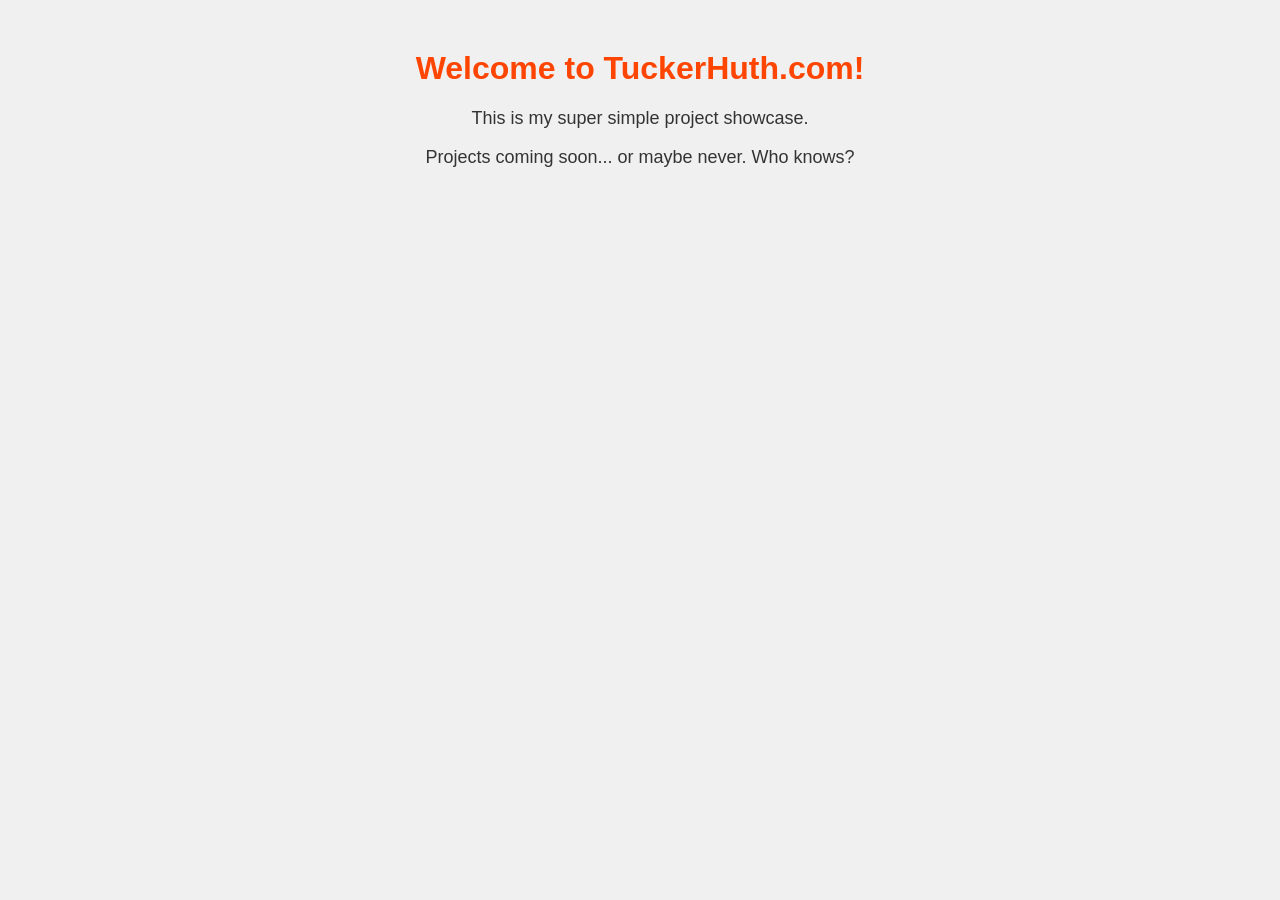
==== index.html @ 24df41b3 "Add files via upload" ====
<!DOCTYPE html>
<html lang="en">
<head>
    <meta charset="UTF-8">
    <meta name="viewport" content="width=device-width, initial-scale=1.0">
    <title>Tucker Huth's Projects</title>
    <style>
        body {
            font-family: Arial, sans-serif;
            text-align: center;
            background-color: #f0f0f0;
            color: #333;
        }
        h1 {
            color: #ff4500;
            margin-top: 50px;
        }
        p {
            font-size: 18px;
        }
        .blink {
            animation: blink 1s infinite;
        }
        @keyframes blink {
            50% { opacity: 0; }
        }
    </style>
</head>
<body>
    <h1>Welcome to TuckerHuth.com!</h1>
    <p>This is my <span class="blink">super simple</span> project showcase.</p>
    <p>Projects coming soon... or maybe never. Who knows?</p>
</body>
</html>
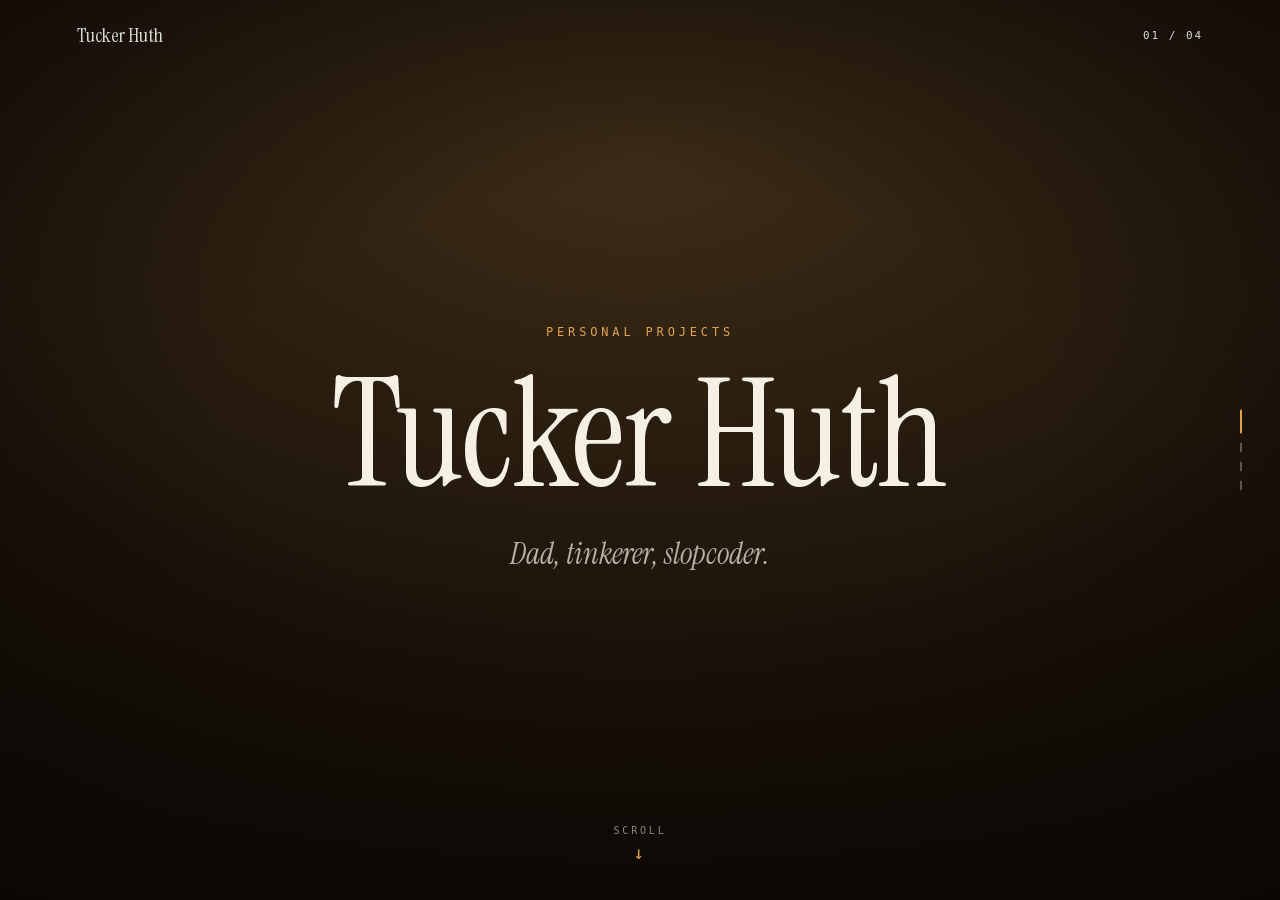
==== commit 970f1c46: "Replace homepage with portfolio design Four-panel scroll-snap portfolio: intro, Theo Blastoff, Bag E" ====
--- a/index.html
+++ b/index.html
@@ -1,34 +1,420 @@
 <!DOCTYPE html>
 <html lang="en">
 <head>
-    <meta charset="UTF-8">
-    <meta name="viewport" content="width=device-width, initial-scale=1.0">
-    <title>Tucker Huth's Projects</title>
-    <style>
-        body {
-            font-family: Arial, sans-serif;
-            text-align: center;
-            background-color: #f0f0f0;
-            color: #333;
-        }
-        h1 {
-            color: #ff4500;
-            margin-top: 50px;
-        }
-        p {
-            font-size: 18px;
-        }
-        .blink {
-            animation: blink 1s infinite;
-        }
-        @keyframes blink {
-            50% { opacity: 0; }
-        }
-    </style>
+<meta charset="utf-8">
+<meta name="viewport" content="width=device-width, initial-scale=1">
+<title>Tucker Huth</title>
+<meta name="description" content="Personal projects by Tucker Huth — dad, tinkerer, slopcoder. A space game for my son, an explorable 3D hobbit hole, and more on the way.">
+<meta property="og:title" content="Tucker Huth">
+<meta property="og:description" content="Personal projects — a space game for my son, an explorable 3D hobbit hole, and more on the way.">
+<meta property="og:url" content="https://tuckerhuth.com/">
+<meta property="og:type" content="website">
+<style>
+/* Instrument Serif — self-hosted */
+@font-face {
+  font-family: 'Instrument Serif';
+  font-style: italic;
+  font-weight: 400;
+  font-display: swap;
+  src: url("assets/fonts/instrument-serif-italic-latin-ext.woff2") format('woff2');
+  unicode-range: U+0100-02BA, U+02BD-02C5, U+02C7-02CC, U+02CE-02D7, U+02DD-02FF, U+0304, U+0308, U+0329, U+1D00-1DBF, U+1E00-1E9F, U+1EF2-1EFF, U+2020, U+20A0-20AB, U+20AD-20C0, U+2113, U+2C60-2C7F, U+A720-A7FF;
+}
+@font-face {
+  font-family: 'Instrument Serif';
+  font-style: italic;
+  font-weight: 400;
+  font-display: swap;
+  src: url("assets/fonts/instrument-serif-italic-latin.woff2") format('woff2');
+  unicode-range: U+0000-00FF, U+0131, U+0152-0153, U+02BB-02BC, U+02C6, U+02DA, U+02DC, U+0304, U+0308, U+0329, U+2000-206F, U+20AC, U+2122, U+2191, U+2193, U+2212, U+2215, U+FEFF, U+FFFD;
+}
+@font-face {
+  font-family: 'Instrument Serif';
+  font-style: normal;
+  font-weight: 400;
+  font-display: swap;
+  src: url("assets/fonts/instrument-serif-normal-latin-ext.woff2") format('woff2');
+  unicode-range: U+0100-02BA, U+02BD-02C5, U+02C7-02CC, U+02CE-02D7, U+02DD-02FF, U+0304, U+0308, U+0329, U+1D00-1DBF, U+1E00-1E9F, U+1EF2-1EFF, U+2020, U+20A0-20AB, U+20AD-20C0, U+2113, U+2C60-2C7F, U+A720-A7FF;
+}
+@font-face {
+  font-family: 'Instrument Serif';
+  font-style: normal;
+  font-weight: 400;
+  font-display: swap;
+  src: url("assets/fonts/instrument-serif-normal-latin.woff2") format('woff2');
+  unicode-range: U+0000-00FF, U+0131, U+0152-0153, U+02BB-02BC, U+02C6, U+02DA, U+02DC, U+0304, U+0308, U+0329, U+2000-206F, U+20AC, U+2122, U+2191, U+2193, U+2212, U+2215, U+FEFF, U+FFFD;
+}
+
+html, body { margin: 0; padding: 0; }
+body { background: #0f0b06; }
+a { color: #e0a34a; text-decoration: none; }
+a:hover { color: #efc074; }
+::-webkit-scrollbar { width: 0; height: 0; }
+@keyframes cueBob {
+  0%, 100% { transform: translateY(0); opacity: .55; }
+  50% { transform: translateY(6px); opacity: 1; }
+}
+
+.scroller {
+  height: 100vh;
+  overflow-y: scroll;
+  overflow-x: hidden;
+  scroll-snap-type: y mandatory;
+  scroll-behavior: smooth;
+  background: #0f0b06;
+  color: #f2ece0;
+  font-family: system-ui, -apple-system, Segoe UI, sans-serif;
+  --accent: #e0a34a;
+}
+
+.topbar {
+  position: fixed;
+  top: 0; left: 0; right: 0;
+  z-index: 20;
+  display: flex;
+  justify-content: space-between;
+  align-items: center;
+  padding: 22px clamp(24px, 6vw, 110px);
+  pointer-events: none;
+  mix-blend-mode: difference;
+}
+.topbar .name {
+  font-family: 'Instrument Serif', serif;
+  font-size: 20px;
+  letter-spacing: .01em;
+  color: #f2ece0;
+}
+.topbar .counter {
+  font-family: ui-monospace, Menlo, monospace;
+  font-size: 11px;
+  letter-spacing: .18em;
+  color: #f2ece0;
+}
+
+.dots {
+  position: fixed;
+  top: 50%;
+  right: clamp(16px, 3vw, 40px);
+  transform: translateY(-50%);
+  z-index: 20;
+  display: flex;
+  flex-direction: column;
+  align-items: center;
+  gap: 9px;
+}
+.dots button {
+  width: 2px;
+  height: 10px;
+  background: rgba(242,236,224,.32);
+  border-radius: 2px;
+  border: none;
+  padding: 0;
+  cursor: pointer;
+  transition: height .3s ease, background .3s ease;
+  display: block;
+}
+.dots button.active {
+  height: 24px;
+  background: var(--accent);
+}
+
+section {
+  position: relative;
+  height: 100vh;
+  scroll-snap-align: start;
+  overflow: hidden;
+}
+.centered {
+  display: flex;
+  flex-direction: column;
+  align-items: center;
+  justify-content: center;
+  text-align: center;
+}
+
+.eyebrow {
+  font-family: ui-monospace, Menlo, monospace;
+  font-size: 12px;
+  letter-spacing: .32em;
+  text-transform: uppercase;
+  color: var(--accent);
+}
+.kicker {
+  font-family: ui-monospace, Menlo, monospace;
+  font-size: 12px;
+  letter-spacing: .24em;
+  color: var(--accent);
+  margin-bottom: 20px;
+}
+
+/* Intro */
+.intro {
+  background: radial-gradient(130% 100% at 50% 18%, #3d2c17 0%, #1c130a 52%, #0d0905 100%);
+}
+.intro .vignette {
+  position: absolute;
+  inset: 0;
+  pointer-events: none;
+  background: radial-gradient(80% 60% at 50% 45%, transparent 40%, rgba(8,5,2,.6) 100%);
+}
+.intro h1 {
+  font-family: 'Instrument Serif', serif;
+  font-weight: 400;
+  font-size: clamp(56px, 12vw, 150px);
+  line-height: .94;
+  margin: 0;
+  color: #f6f0e4;
+  letter-spacing: -.01em;
+}
+.intro .tagline {
+  font-family: 'Instrument Serif', serif;
+  font-style: italic;
+  font-size: clamp(19px, 2.6vw, 30px);
+  line-height: 1.35;
+  color: rgba(242,236,224,.72);
+  margin: 28px auto 0;
+  max-width: 560px;
+}
+.scroll-cue {
+  position: absolute;
+  bottom: 38px;
+  left: 50%;
+  transform: translateX(-50%);
+  z-index: 2;
+  display: flex;
+  flex-direction: column;
+  align-items: center;
+  gap: 8px;
+  font-family: ui-monospace, Menlo, monospace;
+  font-size: 10px;
+  letter-spacing: .28em;
+  text-transform: uppercase;
+  color: rgba(242,236,224,.55);
+}
+.scroll-cue .arrow {
+  font-size: 18px;
+  line-height: 1;
+  animation: cueBob 1.8s ease-in-out infinite;
+  color: var(--accent);
+}
+
+/* Project panels */
+.project { background: #0f0b06; }
+.project .shot {
+  position: absolute;
+  inset: 0;
+  width: 100%;
+  height: 100%;
+  object-fit: cover;
+}
+.project .fade-bottom {
+  position: absolute;
+  inset: 0;
+  pointer-events: none;
+  background: linear-gradient(to top, rgba(9,6,3,.94) 2%, rgba(9,6,3,.4) 46%, rgba(9,6,3,.12) 100%);
+}
+.project .fade-left {
+  position: absolute;
+  inset: 0;
+  pointer-events: none;
+  background: linear-gradient(to right, rgba(9,6,3,.6), transparent 58%);
+}
+.project .info {
+  position: absolute;
+  left: clamp(24px, 6vw, 110px);
+  bottom: clamp(64px, 13vh, 150px);
+  max-width: 660px;
+  z-index: 2;
+  pointer-events: none;
+}
+.project h2 {
+  font-family: 'Instrument Serif', serif;
+  font-weight: 400;
+  font-size: clamp(46px, 8vw, 104px);
+  line-height: .95;
+  margin: 0;
+  color: #f6f0e4;
+  letter-spacing: -.01em;
+}
+.project .blurb {
+  font-size: clamp(15px, 1.7vw, 19px);
+  line-height: 1.55;
+  color: rgba(242,236,224,.78);
+  margin: 22px 0 30px;
+  max-width: 480px;
+}
+.cta {
+  pointer-events: auto;
+  display: inline-flex;
+  align-items: center;
+  gap: 10px;
+  padding: 13px 24px;
+  border: 1.5px solid var(--accent);
+  border-radius: 999px;
+  font-size: 14px;
+  font-weight: 600;
+  letter-spacing: .02em;
+  color: #f6f0e4;
+  transition: background .25s, color .25s;
+}
+.cta:hover {
+  background: var(--accent);
+  color: #1a1208;
+}
+.cta .arrow { font-size: 16px; }
+
+/* Closing */
+.closing {
+  background: radial-gradient(120% 100% at 50% 80%, #241a10 0%, #130d07 55%, #0c0805 100%);
+}
+.closing h2 {
+  font-family: 'Instrument Serif', serif;
+  font-weight: 400;
+  font-size: clamp(42px, 8vw, 96px);
+  line-height: .98;
+  margin: 0;
+  color: #f6f0e4;
+}
+.closing .tagline {
+  font-family: 'Instrument Serif', serif;
+  font-style: italic;
+  font-size: clamp(17px, 2.3vw, 26px);
+  line-height: 1.4;
+  color: rgba(242,236,224,.7);
+  margin: 24px auto 40px;
+  max-width: 520px;
+}
+.closing .links {
+  display: flex;
+  gap: 14px;
+  justify-content: center;
+  flex-wrap: wrap;
+}
+.pill {
+  display: inline-flex;
+  align-items: center;
+  gap: 8px;
+  padding: 11px 22px;
+  border: 1px solid rgba(242,236,224,.28);
+  border-radius: 999px;
+  font-size: 13px;
+  font-weight: 600;
+  color: #f2ece0;
+  transition: border-color .25s;
+}
+.pill:hover { border-color: var(--accent); color: #f2ece0; }
+.closing .domain {
+  position: absolute;
+  bottom: 26px;
+  left: 50%;
+  transform: translateX(-50%);
+  z-index: 2;
+  font-family: ui-monospace, Menlo, monospace;
+  font-size: 10px;
+  letter-spacing: .22em;
+  color: rgba(242,236,224,.4);
+}
+</style>
 </head>
 <body>
-    <h1>Welcome to TuckerHuth.com!</h1>
-    <p>This is my <span class="blink">super simple</span> project showcase.</p>
-    <p>Projects coming soon... or maybe never. Who knows?</p>
+
+<div class="scroller" id="scroller">
+
+  <div class="topbar">
+    <span class="name">Tucker Huth</span>
+    <span class="counter"><span id="counter">01</span> / 04</span>
+  </div>
+
+  <div class="dots" id="dots" aria-label="Panel navigation">
+    <button class="active" aria-label="Go to panel 1"></button>
+    <button aria-label="Go to panel 2"></button>
+    <button aria-label="Go to panel 3"></button>
+    <button aria-label="Go to panel 4"></button>
+  </div>
+
+  <!-- 00 · INTRO -->
+  <section class="intro centered" data-panel>
+    <div class="vignette"></div>
+    <div style="position:relative;z-index:2;padding:0 24px">
+      <div class="eyebrow" style="margin-bottom:26px">Personal Projects</div>
+      <h1>Tucker Huth</h1>
+      <p class="tagline">Dad, tinkerer, slopcoder.</p>
+    </div>
+    <div class="scroll-cue">
+      <span>Scroll</span>
+      <span class="arrow">&darr;</span>
+    </div>
+  </section>
+
+  <!-- 01 · THEO BLASTOFF -->
+  <section class="project" data-panel>
+    <img class="shot" src="assets/theo.jpg" alt="Theo Blastoff — a rocket launching through a starfield" loading="lazy">
+    <div class="fade-bottom"></div>
+    <div class="fade-left"></div>
+    <div class="info">
+      <div class="kicker">01 &nbsp;&middot;&nbsp; /theo-blastoff</div>
+      <h2>Theo Blastoff</h2>
+      <p class="blurb">A little space game I built for my son — tap to launch, dodge the debris, and see how far you can blast off before you crash.</p>
+      <a class="cta" href="https://tuckerhuth.com/theo-blastoff/" target="_blank" rel="noopener">Play the game <span class="arrow">&rarr;</span></a>
+    </div>
+  </section>
+
+  <!-- 02 · BAG END -->
+  <section class="project" data-panel>
+    <img class="shot" src="assets/bag-end.jpg" alt="Bag End — inside a cozy 3D hobbit hole" loading="lazy">
+    <div class="fade-bottom"></div>
+    <div class="fade-left"></div>
+    <div class="info">
+      <div class="kicker">02 &nbsp;&middot;&nbsp; /bag-end</div>
+      <h2>Bag End</h2>
+      <p class="blurb">An explorable 3D model of Bilbo's hobbit hole. Wander the round-doored halls, poke around the study, and stay for second breakfast.</p>
+      <a class="cta" href="https://tuckerhuth.com/bag-end" target="_blank" rel="noopener">Step inside <span class="arrow">&rarr;</span></a>
+    </div>
+  </section>
+
+  <!-- 03 · CLOSING -->
+  <section class="closing centered" data-panel>
+    <div style="position:relative;z-index:2;padding:0 24px">
+      <div class="eyebrow" style="margin-bottom:24px">The workshop</div>
+      <h2>More on the way.</h2>
+      <p class="tagline">New experiments land here whenever I finish tinkering with them.</p>
+      <div class="links">
+        <a class="pill" href="mailto:tuckerhuth@gmail.com">Email</a>
+        <a class="pill" href="https://github.com/tuckerhuth" target="_blank" rel="noopener">GitHub</a>
+      </div>
+    </div>
+    <div class="domain">tuckerhuth.com</div>
+  </section>
+
+</div>
+
+<script>
+(function () {
+  var scroller = document.getElementById('scroller');
+  var counter = document.getElementById('counter');
+  var dots = Array.prototype.slice.call(document.querySelectorAll('#dots button'));
+  var panels = Array.prototype.slice.call(document.querySelectorAll('[data-panel]'));
+
+  dots.forEach(function (dot, i) {
+    dot.addEventListener('click', function () {
+      scroller.scrollTo({ top: i * scroller.clientHeight, behavior: 'smooth' });
+    });
+  });
+
+  var observer = new IntersectionObserver(function (entries) {
+    entries.forEach(function (entry) {
+      if (!entry.isIntersecting) return;
+      var i = panels.indexOf(entry.target);
+      if (i < 0) return;
+      counter.textContent = String(i + 1).padStart(2, '0');
+      dots.forEach(function (dot, j) {
+        dot.classList.toggle('active', j === i);
+      });
+    });
+  }, { root: scroller, threshold: 0.55 });
+
+  panels.forEach(function (p) { observer.observe(p); });
+})();
+</script>
+
 </body>
-</html>+</html>
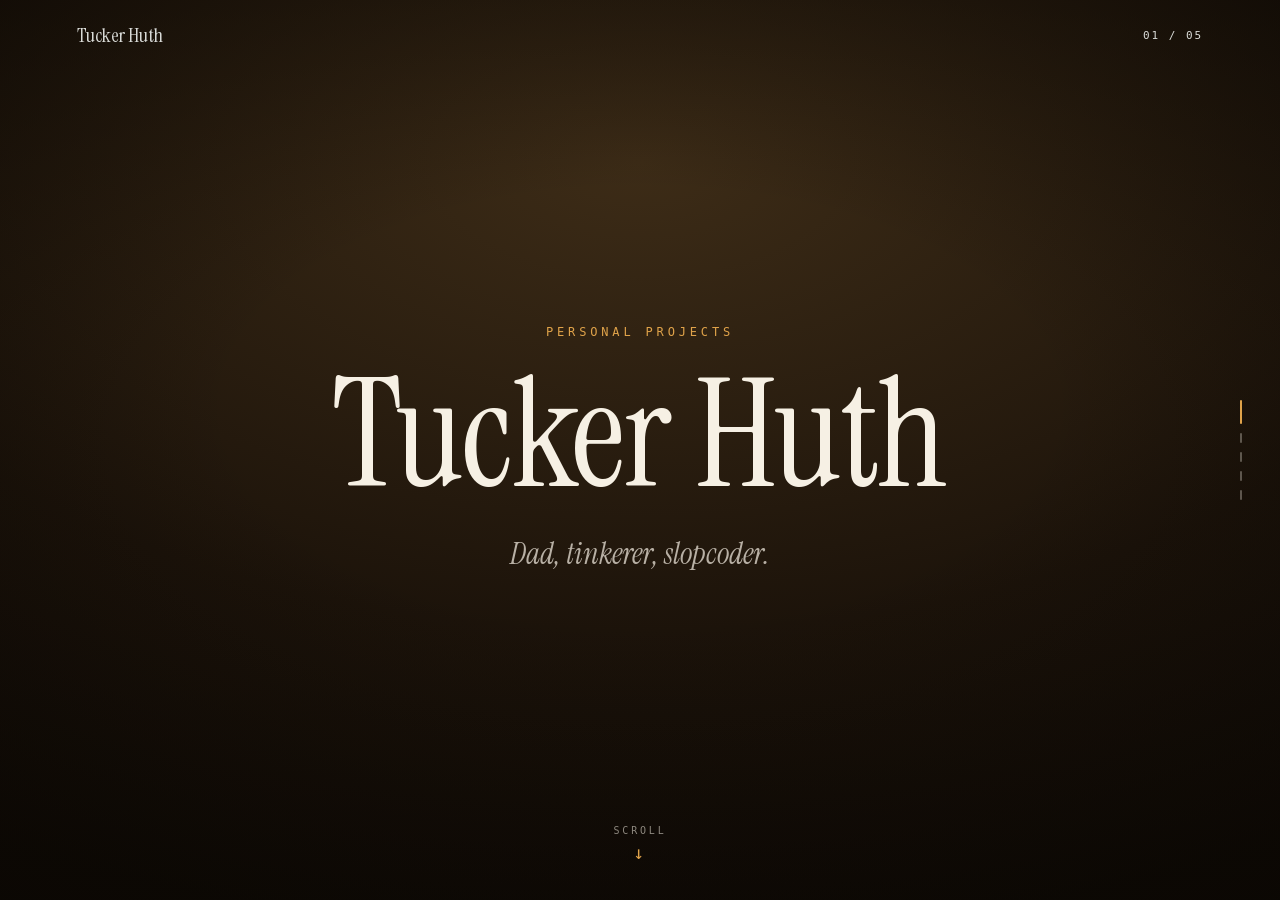
==== commit a2f88bd3: "Publish StoryTeller read-only story history and reader" ====
--- a/index.html
+++ b/index.html
@@ -321,7 +321,7 @@
 
   <div class="topbar">
     <span class="name">Tucker Huth</span>
-    <span class="counter"><span id="counter">01</span> / 04</span>
+    <span class="counter"><span id="counter">01</span> / 05</span>
   </div>
 
   <div class="dots" id="dots" aria-label="Panel navigation">
@@ -329,6 +329,7 @@
     <button aria-label="Go to panel 2"></button>
     <button aria-label="Go to panel 3"></button>
     <button aria-label="Go to panel 4"></button>
+    <button aria-label="Go to panel 5"></button>
   </div>
 
   <!-- 00 · INTRO -->
@@ -353,7 +354,7 @@
     <div class="info">
       <div class="kicker">01 &nbsp;&middot;&nbsp; /theo-blastoff</div>
       <h2>Theo Blastoff</h2>
-      <p class="blurb">A little space game I built for my son — tap to launch, dodge the debris, and see how far you can blast off before you crash.</p>
+      <p class="blurb">A counting game I built for my son — count up to build the rocket, count down to launch it. Every round ends in a blast off.</p>
       <a class="cta" href="https://tuckerhuth.com/theo-blastoff/" target="_blank" rel="noopener">Play the game <span class="arrow">&rarr;</span></a>
     </div>
   </section>
@@ -371,7 +372,20 @@
     </div>
   </section>
 
-  <!-- 03 · CLOSING -->
+  <!-- 03 · STORYTELLER -->
+  <section class="project" data-panel>
+    <img class="shot" src="storyteller/images/3b90f7e1e23ff5f75d03.webp" alt="StoryTeller — an illustrated adventure with Watts the dog" loading="lazy">
+    <div class="fade-bottom"></div>
+    <div class="fade-left"></div>
+    <div class="info">
+      <div class="kicker">03 &nbsp;&middot;&nbsp; /storyteller</div>
+      <h2>StoryTeller</h2>
+      <p class="blurb">Stories dreamed up together, illustrated and ready to read aloud. A little library of big imaginations.</p>
+      <a class="cta" href="/storyteller/">Read a story <span class="arrow">&rarr;</span></a>
+    </div>
+  </section>
+
+  <!-- 04 · CLOSING -->
   <section class="closing centered" data-panel>
     <div style="position:relative;z-index:2;padding:0 24px">
       <div class="eyebrow" style="margin-bottom:24px">The workshop</div>
